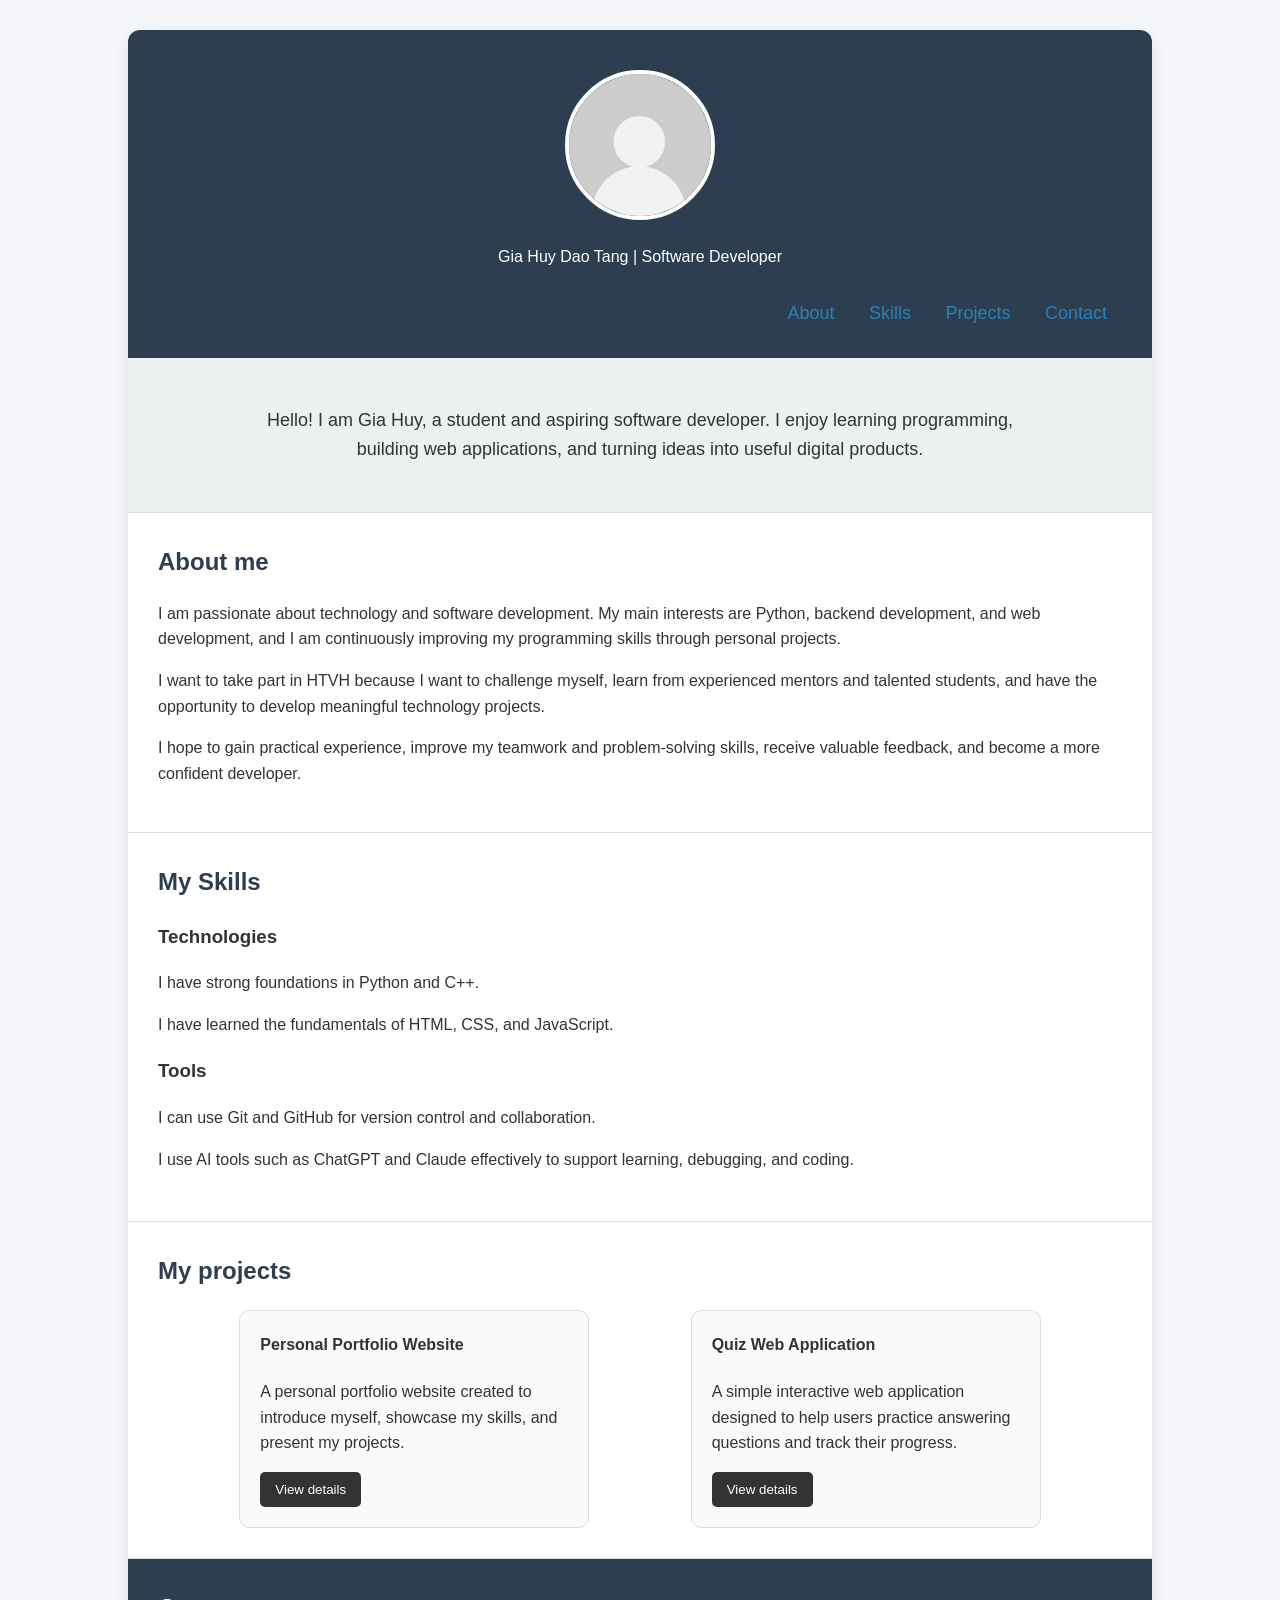
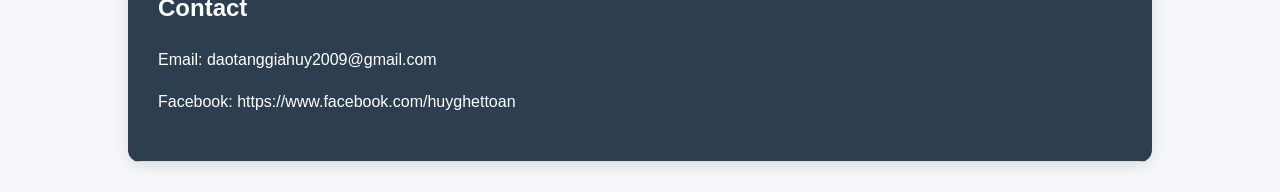
==== sample.html @ c9db86f4 "offical sample" ====
<!DOCTYPE html>
<html lang="en">

<head>
    <meta charset="UTF-8">
    <meta name="viewport" content="width=device-width, initial-scale=1.0">
    <link rel="stylesheet" href="sample.css">
    <title>My portfolio</title>
</head>

<body>

    <main>
        <header>
            <img src="image/avatar.jpg" width="150px" height="150px" alt="My avatar">
            <p>Gia Huy Dao Tang | Software Developer</p>
            <nav> <a href="#about">About</a>
                <a href="#skills">Skills</a>
                <a href="#projects">Projects</a>
                <a href="#contact">Contact</a>
            </nav>
        </header>
        <section id="hero">
            <!-- <h2>Hero section</h2> -->
            <p>Hello! I am Gia Huy, a student and aspiring software developer. I enjoy learning programming, building
                web applications, and turning ideas into useful digital products.</p>
        </section>
        <section id="about">
            <h2>About me</h2>
            <p>I am passionate about technology and software development. My main interests are Python, backend
                development, and web development, and I am continuously improving my programming skills through personal
                projects.</p>
            <p>I want to take part in HTVH because I want to challenge myself, learn from experienced mentors and
                talented students, and have the opportunity to develop meaningful technology projects.</p>
            <p>I hope to gain practical experience, improve my teamwork and problem-solving skills, receive valuable
                feedback, and become a more confident developer.</p>
        </section>
        <section id="skills">
            <h2>My Skills</h2>
            <h3>Technologies </h3>
            <p>I have strong foundations in Python and C++.</p>
            <p>I have learned the fundamentals of HTML, CSS, and JavaScript.</p>
            <h3>Tools</h3>
            <p>I can use Git and GitHub for version control and collaboration. </p>
            <p>I use AI tools such as ChatGPT and Claude effectively to support learning, debugging, and coding. </p>
            <h3></h3>
        </section>
        <section id="projects">
            <h2>My projects</h2>
            <div class="project-container">
                <article class="projects">
                    <h4>Personal Portfolio Website</h4>
                    <p>A personal portfolio website created to introduce myself, showcase my skills, and present my
                        projects.</p>
                    <button class="project-button" id="open-project1">View details</button>

                </article>
                <article class="projects">
                    <h4>Quiz Web Application</h4>
                    <p>A simple interactive web application designed to help users practice answering questions and
                        track their progress.</p>
                    <button class="project-button" id="open-project2">View details</button>

                </article>
            </div>
        </section>

        <footer id="contact">
            <h2>Contact</h2>
            <p>Email: <a href="daotanggiahuy2009@gmail.com">daotanggiahuy2009@gmail.com</a></p>
            <p>Facebook: <a href="https://www.facebook.com/huyghettoan">https://www.facebook.com/huyghettoan</a></p>
        </footer>
    </main>

    <div class="modal" id="project-modal1">
        <div class="modal-content">

            <button class="close-button" id="close-modal1">
                ×
            </button>

            <h2>Personal Portfolio Website</h2>

            <p>
                This is my first personal web project. I created it to
                introduce myself, demonstrate my skills, and showcase
                the projects I build.
            </p>

            <p>I built this website as part of my preparation for applying to HTVH.</p>


            <h3>Technologies Used</h3>

            <p>HTML, CSS, JavaScript</p>

        </div>
    </div>

    <div class="modal" id="project-modal2">
        <div class="modal-content">

            <button class="close-button" id="close-modal2">
                ×
            </button>

            <h2>Quiz Web Application</h2>

            <p>
                A simple interactive web application designed to help users practice answering questions and
                track their progress.
            </p>

            <p>I built this website as part of my preparation for applying to HTVH.</p>

            <p>Users can select questions, submit answers, and receive feedback. </p>

            <h3>Technologies Used</h3>

            <p>Python, Django, HTML, CSS, and JavaScript </p>

        </div>
    </div>

    <script src="sample.js"></script>

</body>

</html>
---- sample.css ----
* {
  box-sizing: border-box;
}

body {
  margin: 0;
  padding: 0;
  font-family: Arial, sans-serif;
  line-height: 1.6;
  background-color: #f5f7fa;
  color: #333;
}

main {
  width: 80%;
  max-width: 1200px;
  margin: 30px auto;
  position: static;
  background-color: white;
  border-radius: 12px;
  overflow: hidden;
  box-shadow: 0 4px 15px rgba(0, 0, 0, 0.1);
}

header {
  text-align: center;
  padding: 40px 30px;
  padding-bottom: 30px;
  background-color: #2c3e50;
  color: white;
}

header img {
  border-radius: 50%;
  object-fit: cover;
  border: 4px solid white;
}

nav {
  text-align: right;
  margin-top: 30px;
}

nav a {
  width: auto;
  padding: 15px 15px;
  font-size: large;
  word-spacing: 10px;
  text-decoration: none;
}

nav a:hover {
  text-decoration: none;
  background-color: rgba(255, 255, 255, 0.1);
  /* border: 1px solid; */
}

#theme-toggle{
  border: 0px;
}

section,
footer {
  width: 100%;
  padding: 30px;
  border-bottom: 1px solid #ddd;
}

section h2,
footer h2 {
  margin-top: 0;
  color: #2c3e50;
}

#hero {
  text-align: center;
  background-color: #ecf0f1;
  font-size: 18px;
}

#hero p {
  padding: 0px 100px;
}

.project-container {
  width: 100%;
  display: flex;
  flex-wrap: wrap;
  gap: 20px;
  justify-content: space-evenly;
}

.projects {
  width: 350px;
  padding: 20px;
  padding-top: 0;
  border: 1px solid #ddd;
  border-radius: 10px;
  background-color: #fafafa;
}

a {
  color: #2980b9;
  text-decoration: none;
}

a:hover {
  text-decoration: underline;
}

footer {
  background-color: #2c3e50;
  color: white;
}

footer h2,
footer a {
  color: white;
}



/* Popup */
.modal {
    display: none;

    position: fixed;
    inset: 0;

    background-color: rgba(0, 0, 0, 0.5);

    justify-content: center;
    align-items: center;
}

/* Popup box */
.modal-content {
    position: relative;

    width: 80%;
    max-width: 500px;

    padding: 30px;

    background-color: white;
    border-radius: 10px;

    box-shadow: 0 10px 30px rgba(0, 0, 0, 0.2);
}

/* Close button */
.close-button {
    position: absolute;

    top: 10px;
    right: 15px;

    width: 40px;
    height: 40px;

    border: none;
    background: none;

    font-size: 32px;
    cursor: pointer;
}

.close-button:hover {
    position: absolute;

    top: 10px;
    right: 15px;

    border: none;
    border-radius: 30px;
    background: none;

    font-size: 32px;
    cursor: pointer;

    background-color: rgba(200, 200, 200, 0.2);
  }

/* View Details button */
.project-button {
    padding: 10px 15px;

    border: none;
    border-radius: 5px;

    background-color: #333;
    color: white;

    cursor: pointer;
}

.project-button:hover {
    background-color: #555;
}

/* Show modal */
.modal.show {
    display: flex;
}
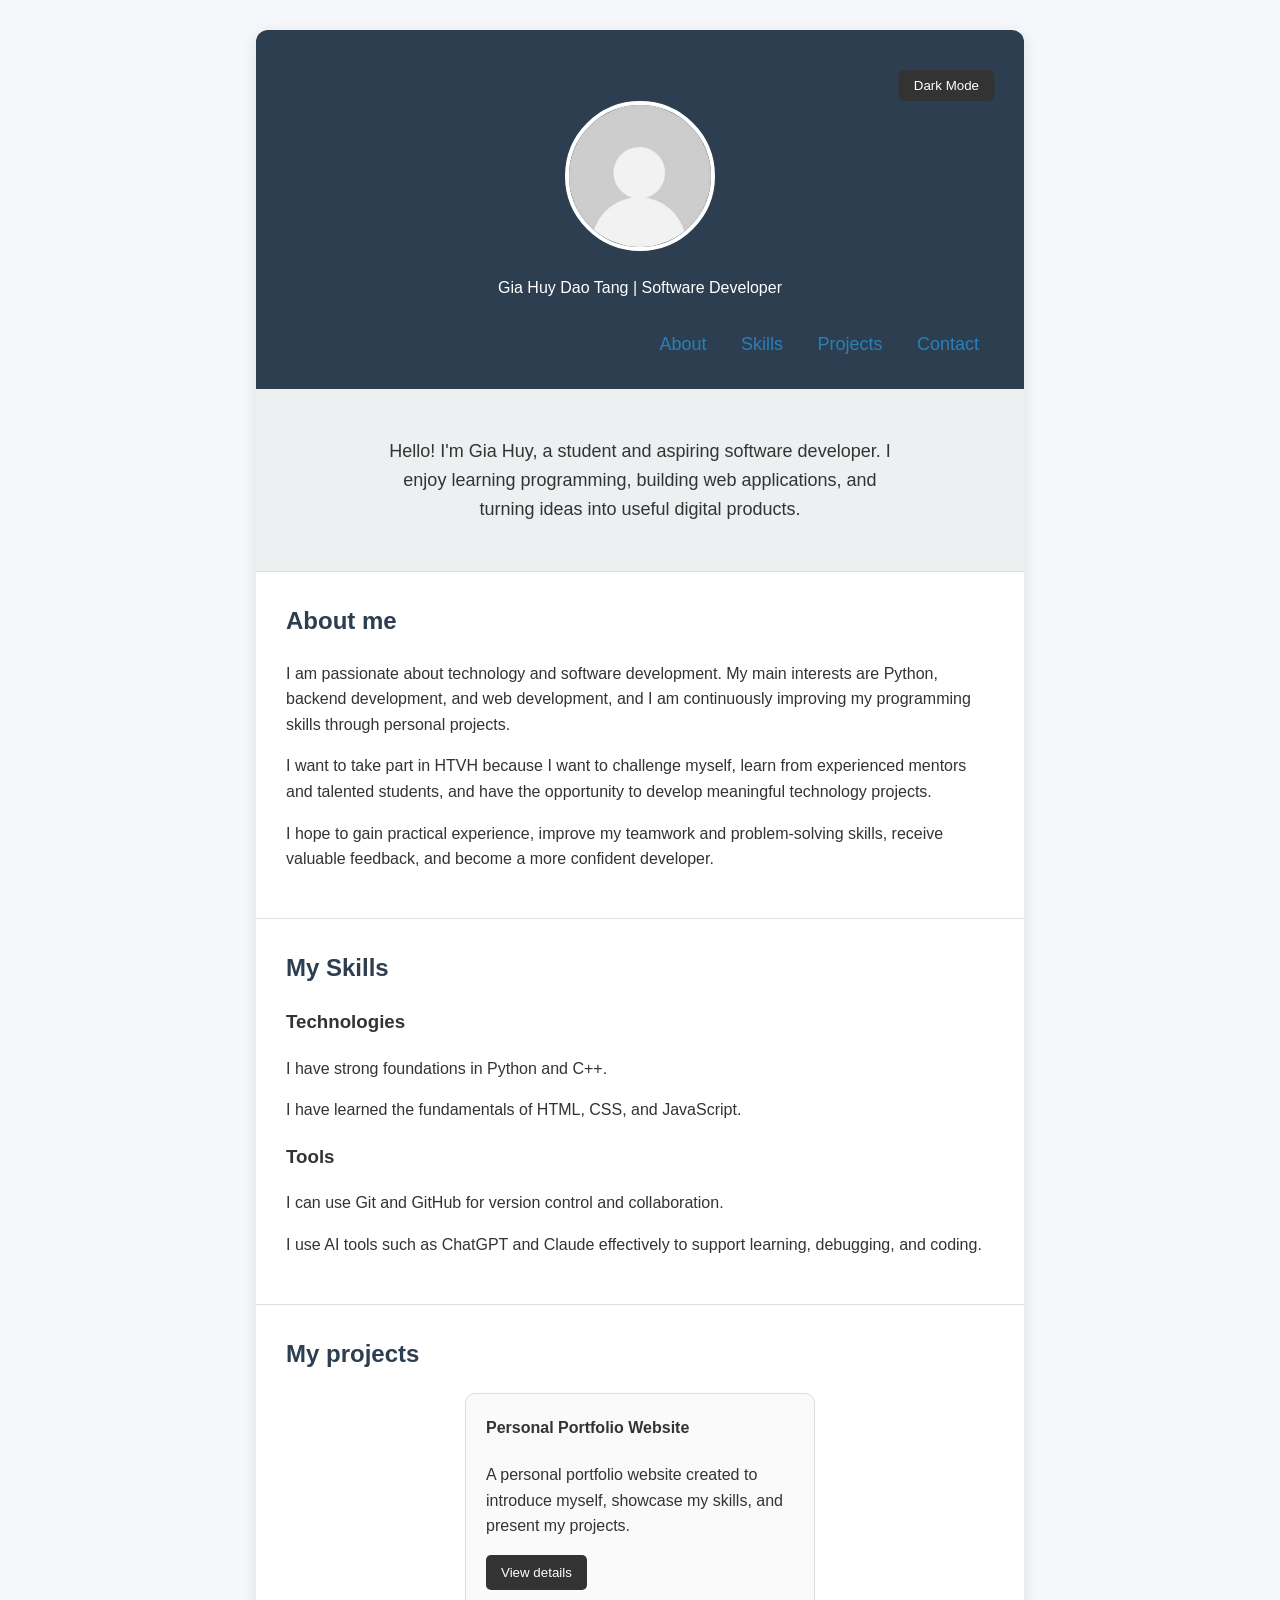
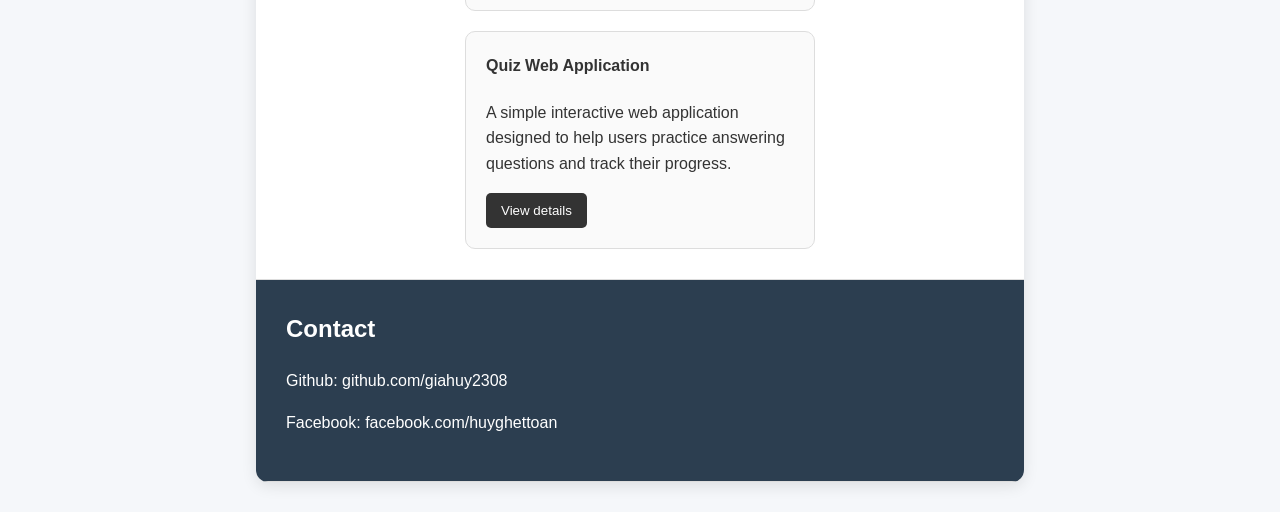
==== commit 8b416ae1: "add theme toggle add a new task in readme.md" ====
--- a/sample.html
+++ b/sample.html
@@ -12,7 +12,10 @@
 
     <main>
         <header>
-            <img src="image/avatar.jpg" width="150px" height="150px" alt="My avatar">
+            <button id="theme-toggle">Dark Mode</button> 
+            <div>
+                <img src="image/avatar.jpg" width="150px" height="150px" alt="My avatar">
+            </div>
             <p>Gia Huy Dao Tang | Software Developer</p>
             <nav> <a href="#about">About</a>
                 <a href="#skills">Skills</a>
@@ -22,7 +25,7 @@
         </header>
         <section id="hero">
             <!-- <h2>Hero section</h2> -->
-            <p>Hello! I am Gia Huy, a student and aspiring software developer. I enjoy learning programming, building
+            <p>Hello! I'm Gia Huy, a student and aspiring software developer. I enjoy learning programming, building
                 web applications, and turning ideas into useful digital products.</p>
         </section>
         <section id="about">
@@ -43,7 +46,6 @@
             <h3>Tools</h3>
             <p>I can use Git and GitHub for version control and collaboration. </p>
             <p>I use AI tools such as ChatGPT and Claude effectively to support learning, debugging, and coding. </p>
-            <h3></h3>
         </section>
         <section id="projects">
             <h2>My projects</h2>
@@ -67,8 +69,8 @@
 
         <footer id="contact">
             <h2>Contact</h2>
-            <p>Email: <a href="daotanggiahuy2009@gmail.com">daotanggiahuy2009@gmail.com</a></p>
-            <p>Facebook: <a href="https://www.facebook.com/huyghettoan">https://www.facebook.com/huyghettoan</a></p>
+            <p>Github: <a href="https://github.com/giahuy2308">github.com/giahuy2308</a></p>
+            <p>Facebook: <a href="https://www.facebook.com/huyghettoan">facebook.com/huyghettoan</a></p>
         </footer>
     </main>
 
--- a/sample.css
+++ b/sample.css
@@ -12,8 +12,8 @@
 }
 
 main {
-  width: 80%;
-  max-width: 1200px;
+  width: 60%;
+  max-width: 1000px;
   margin: 30px auto;
   position: static;
   background-color: white;
@@ -55,7 +55,7 @@
   /* border: 1px solid; */
 }
 
-#theme-toggle{
+#theme-toggle {
   border: 0px;
 }
 
@@ -118,87 +118,139 @@
   color: white;
 }
 
-
-
 /* Popup */
 .modal {
-    display: none;
-
-    position: fixed;
-    inset: 0;
-
-    background-color: rgba(0, 0, 0, 0.5);
-
-    justify-content: center;
-    align-items: center;
+  display: none;
+
+  position: fixed;
+  inset: 0;
+
+  background-color: rgba(0, 0, 0, 0.5);
+
+  justify-content: center;
+  align-items: center;
 }
 
 /* Popup box */
 .modal-content {
-    position: relative;
-
-    width: 80%;
-    max-width: 500px;
-
-    padding: 30px;
-
-    background-color: white;
-    border-radius: 10px;
-
-    box-shadow: 0 10px 30px rgba(0, 0, 0, 0.2);
+  position: relative;
+
+  width: 80%;
+  max-width: 500px;
+
+  padding: 30px;
+
+  background-color: white;
+  border-radius: 10px;
+
+  box-shadow: 0 10px 30px rgba(0, 0, 0, 0.2);
 }
 
 /* Close button */
 .close-button {
-    position: absolute;
-
-    top: 10px;
-    right: 15px;
-
-    width: 40px;
-    height: 40px;
-
-    border: none;
-    background: none;
-
-    font-size: 32px;
-    cursor: pointer;
+  position: absolute;
+
+  top: 10px;
+  right: 15px;
+
+  width: 40px;
+  height: 40px;
+
+  border: none;
+  background: none;
+
+  font-size: 32px;
+  cursor: pointer;
 }
 
 .close-button:hover {
-    position: absolute;
-
-    top: 10px;
-    right: 15px;
-
-    border: none;
-    border-radius: 30px;
-    background: none;
-
-    font-size: 32px;
-    cursor: pointer;
-
-    background-color: rgba(200, 200, 200, 0.2);
-  }
+  position: absolute;
+
+  top: 10px;
+  right: 15px;
+
+  border: none;
+  border-radius: 30px;
+  background: none;
+
+  font-size: 32px;
+  cursor: pointer;
+
+  background-color: rgba(200, 200, 200, 0.2);
+}
+
+#theme-toggle {
+  position: relative;
+  left: 50%;
+  transform: translateX(-50%);
+  padding: 8px 15px;
+  
+
+  border: none;
+  border-radius: 6px;
+
+  cursor: pointer;
+
+  background-color: #333;
+  color: white;
+}
+
+#theme-toggle:hover {
+  opacity: 0.8;
+}
 
 /* View Details button */
 .project-button {
-    padding: 10px 15px;
-
-    border: none;
-    border-radius: 5px;
-
-    background-color: #333;
-    color: white;
-
-    cursor: pointer;
+  padding: 10px 15px;
+
+  border: none;
+  border-radius: 5px;
+
+  background-color: #333;
+  color: white;
+
+  cursor: pointer;
 }
 
 .project-button:hover {
-    background-color: #555;
+  background-color: #555;
 }
 
 /* Show modal */
 .modal.show {
-    display: flex;
-}+  display: flex;
+}
+
+/* Dark mode */
+
+.dark-mode {
+  background-color: #1e1e1e;
+}
+
+.dark-mode main{
+  box-shadow: 0 4px 15px rgba(255, 255, 255,0.3);
+}
+
+.dark-mode section,
+.dark-mode header,
+.dark-mode footer {
+  border-color: #444;
+}
+.dark-mode section{
+  background-color: rgb(240, 240, 240);
+}
+
+.dark-mode .projects {
+  background-color: #2b2b2b;
+  border-color: #444;
+  color: white;
+}
+
+.dark-mode #theme-toggle {
+  background-color: #fff;
+  color: black;
+}
+
+.dark-mode a {
+  color: #8ab4f8;
+}
